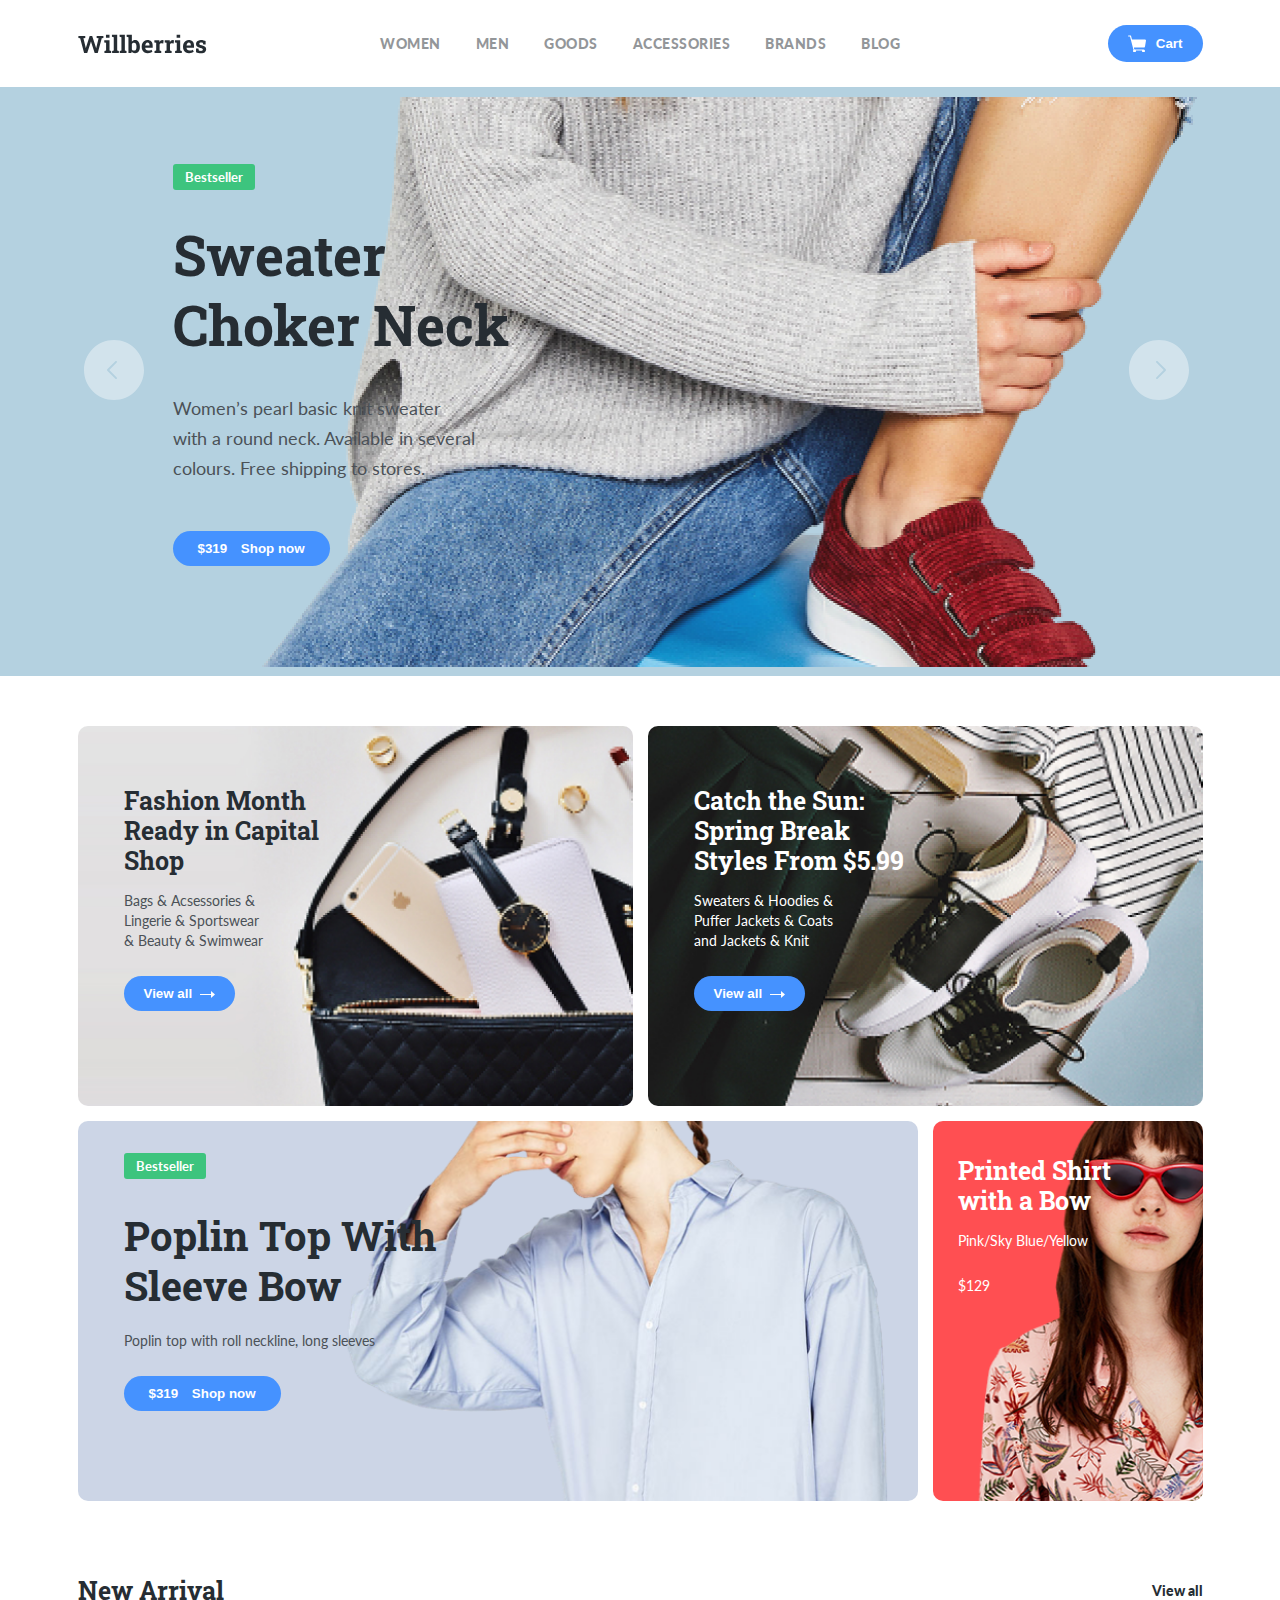
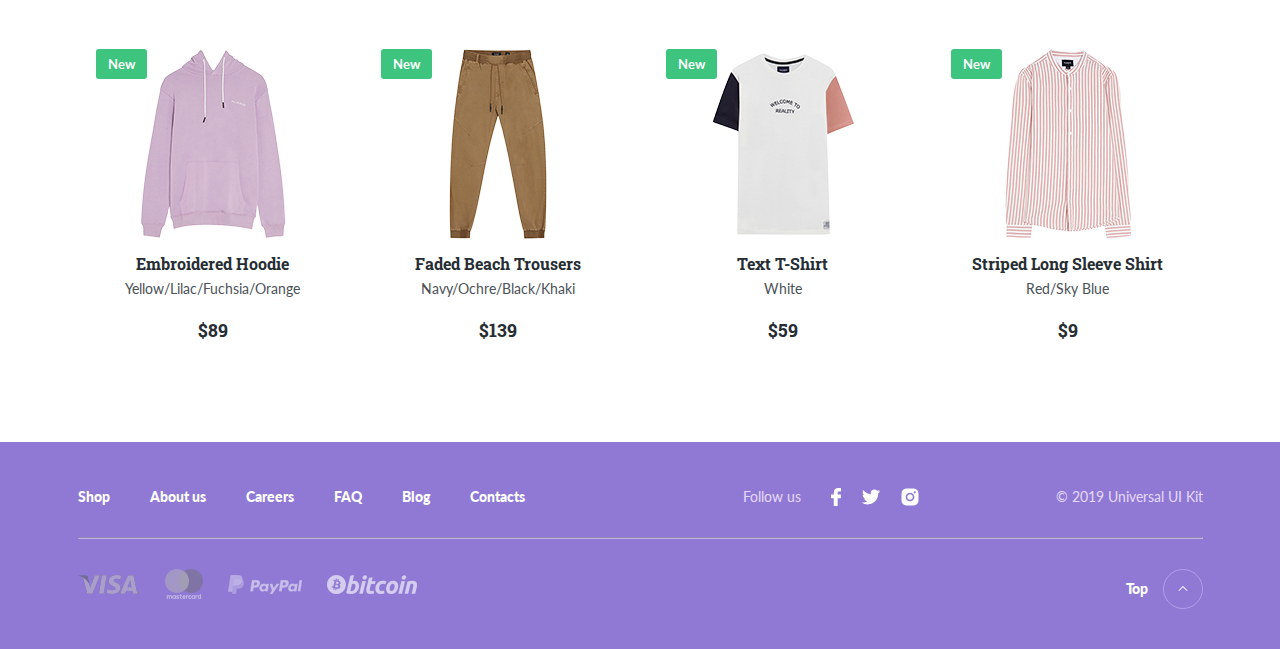
==== index.html @ 01a29646 "finished markup and slider" ====
<!DOCTYPE html>
<html lang="en">
<head>
    <meta charset="UTF-8">
    <meta name="viewport" content="width=device-width, initial-scale=1.0">
    <title>Willberies</title>
    <link rel="preconnect" href="https://fonts.gstatic.com">
    <link href="https://fonts.googleapis.com/css2?family=Lato:wght@400;900&display=swap" rel="stylesheet">
    <link href="https://fonts.googleapis.com/css2?family=Roboto+Slab:wght@700&display=swap" rel="stylesheet">
    <link rel="stylesheet" href="./styles/bootstrap-grid.min.css">
    <link rel="stylesheet" href="https://unpkg.com/swiper/swiper-bundle.min.css" />
    <link rel="stylesheet" href="./styles/main.css">
</head>
<body>
    <div class="wrapper">
        <header class="container">
            <div class="row align-items-center justify-content-between">
                <div class="col-md-2">
                    <a href="/">
                    <img src="./img/icons/logo.svg" alt=""></a>
                </div>
                <div class="col-md-6">
                    <nav>
                       <ul class="nav__list d-flex justify-content-around">
                           <li class="nav__item"><a href="#">Women</a></li>
                           <li class="nav__item"><a href="#">men</a></li>
                           <li class="nav__item"><a href="#">goods</a></li>
                           <li class="nav__item"><a href="#">accessories</a></li>
                           <li class="nav__item"><a href="#">brands</a></li>
                           <li class="nav__item"><a href="#">blog</a></li>
                       </ul>
                    </nav>
                </div>
                <div class="col-md-2 d-flex justify-content-end">
                    <button class="cart__btn">Cart</button>
                </div>
            </div>
        </header>
        <section class="slider swiper-container">           
                <div class="swiper-wrapper">
                    <div class="slide slide-1 swiper-slide">
                        <div class="container">
                            <div class="row">
                                <div class="col-md-4 offset-md-1">
                                    <span class="label">Bestseller</span>
                                    <h2 class="slide__title">
                                        Sweater Choker Neck 
                                    </h2>
                                    <p class="slide__desc">
                                        Women’s pearl basic knit sweater with a round neck. Available in several colours. Free shipping to stores.
                                    </p>
                                    <button class="shop__btn"><span>$319</span> Shop now</button>
                                </div>
                            </div>
                        </div>               
                    </div>
                    <div class="slide slide-2 swiper-slide">
                        <div class="container">
                            <div class="row">
                                <div class="col-md-4 offset-md-1">
                                    <span class="label">Bestseller</span>
                                    <h2 class="slide__title">
                                        Sweater Choker Neck 
                                    </h2>
                                    <p class="slide__desc">
                                        Women’s pearl basic knit sweater with a round neck. Available in several colours. Free shipping to stores.
                                    </p>
                                    <button class="shop__btn"><span>$319</span> Shop now</button>
                                </div>
                            </div>
                        </div>               
                    </div>
                    <div class="slide slide-3 swiper-slide">
                        <div class="container">
                            <div class="row">
                                <div class="col-md-4 offset-md-1">
                                    <span class="label">Bestseller</span>
                                    <h2 class="slide__title">
                                        Sweater Choker Neck 
                                    </h2>
                                    <p class="slide__desc">
                                        Women’s pearl basic knit sweater with a round neck. Available in several colours. Free shipping to stores.
                                    </p>
                                    <button class="shop__btn"><span>$319</span> Shop now</button>
                                </div>
                            </div>
                        </div>               
                    </div>
                </div>
                <div class="slider__nav">
                    <div class="container">
                        <div class="row justify-content-between">
                            <div class="col-md-1">
                                <button class="slider__button slider__button--prev"><img src="./img/icons/arrow-left.svg" alt=""><button>
                            </div>
                            <div class="col-md-1">
                               <button class="slider__button slider__button--next"> <img src="./img/icons/arrow-right.svg" alt=""></button>
                            </div>
                        </div>
                    </div>
                </div>
        </section>
        <section class="cards">
            <div class="container">
                <div class="row mb-4">
                    <div class="col-xl-6 mb-4">
                        <div class="cards__item cards__item_1">
                            <h3 class="cards__title">
                                Fashion Month Ready in Capital Shop
                            </h3>
                            <p class="cards__desc">Bags & Acsessories & Lingerie & Sportswear &
                                Beauty & Swimwear</p>
                                <button class="cards__btn">View all</button>
                        </div>
                    </div>
                    <div class="col-xl-6 ml-1 mb-4">
                        <div class="cards__item cards__item_2">
                            <h3 class="cards__title white">
                                Catch the Sun: Spring Break Styles From $5.99
                            </h3>
                            <p class="cards__desc white">Sweaters & Hoodies & Puffer Jackets & Coats and Jackets & Knit</p>
                                <button class="cards__btn">View all</button>
                        </div>
                    </div>
                    <div class="col-xl-9">
                        <div class="cards__item cards__item_3">
                            <span class="label">Bestseller</span>
                            <h3 class="cards__title large">
                                Poplin Top With Sleeve Bow
                            </h3>
                            <p class="cards__desc large">Poplin top with roll neckline, long sleeves</p>
                                <button class="shop__btn"><span>$319</span> Shop now</button>
                        </div>
                    </div>
                    <div class="col-xl-3">
                        <div class="cards__item cards__item_4">
                        <h3 class="cards__title white">
                            Printed Shirt <br> with a Bow
                        </h3>
                        <p class="cards__desc white">Pink/Sky Blue/Yellow</p>
                        <span class="cards__price white">$129</span>
                    </div>
                    </div>
                </div>
            </div>
        </section>
        <section class="arrival">
            <div class="container">
                <div class="row align-items-center mb-5">
                    <div class="col-9">
                        <h2 class="arrival__title">New Arrival</h2>
                    </div>
                    <div class="col-3 d-flex justify-content-end">
                        <a href="#" class="arrival__more">View all</a>
                    </div>
                </div>
                <div class="row">
                    <div class="col-3">
                        <a href="#" class="arrival__card">
                           
                                <span class="arrival__label">New</span>
                                <img src="./img/arrival1.png" alt="" class="arrival__img">
                                <div class="arrival__desc">
                                    <h3 class="arrival__desc--title">Embroidered Hoodie</h3>
                                    <p class="arrival__desc--subtitle">
                                        Yellow/Lilac/Fuchsia/Orange
                                    </p>
                                    <span class="arrival__desc--price">$89</span>
                                </div>
                           
                        </a>
                    </div>
                    <div class="col-3">
                        <a href="#" class="arrival__card">
                            
                                <span class="arrival__label">New</span>
                                <img src="./img/arrival2.png" alt="" class="arrival__img">
                                <div class="arrival__desc">
                                    <h3 class="arrival__desc--title">Faded Beach Trousers</h3>
                                    <p class="arrival__desc--subtitle">
                                        Navy/Ochre/Black/Khaki
                                    </p>
                                    <span class="arrival__desc--price">$139</span>
                                </div>
                            
                        </a>
                    </div>
                    <div class="col-3">
                        <a href="#" class="arrival__card">
                           
                                <span class="arrival__label">New</span>
                                <img src="./img/arrival3.png" alt="" class="arrival__img">
                                <div class="arrival__desc">
                                    <h3 class="arrival__desc--title">Text T-Shirt</h3>
                                    <p class="arrival__desc--subtitle">
                                        White
                                    </p>
                                    <span class="arrival__desc--price">$59</span>
                                </div>
                            
                        </a>
                    </div>
                    <div class="col-3">
                        <a href="#" class="arrival__card">
                            
                                <span class="arrival__label">New</span>
                                <img src="./img/arrival4.png" alt="" class="arrival__img">
                                <div class="arrival__desc">
                                    <h3 class="arrival__desc--title">Striped Long Sleeve Shirt</h3>
                                    <p class="arrival__desc--subtitle">
                                        Red/Sky Blue
                                    </p>
                                    <span class="arrival__desc--price">$9</span>
                                </div>
                            
                        </a>
                    </div>
                </div>
            </div>
        </section>
        <footer class="footer">
            <div class="container">
                <div class="row">
                    <div class="col-7">
                        <nav>
                            <ul class="footer__list d-flex">
                                <li class="footer__item"><a href="#">Shop</a></li>
                                <li class="footer__item"><a href="#">About us</a></li>
                                <li class="footer__item"><a href="#">Careers</a></li>
                                <li class="footer__item"><a href="#">FAQ</a></li>
                                <li class="footer__item"><a href="#">Blog</a></li>
                                <li class="footer__item"><a href="#">Contacts</a></li>
                            </ul>
                        </nav>
                    </div>
                    <div class="col-3">
                        <div class="footer__socials d-flex">
                            <p>Follow us</p>
                            <ul class="footer__socials--list d-flex align-items-center">
                                <li class="footer__socials--item"><a href="#"><img src="./img/icons/fb.svg" alt=""></a></li>
                                <li class="footer__socials--item"><a href="#"><img src="./img/icons/tw.svg" alt=""></a></li>
                                <li class="footer__socials--item"><a href="#"><img src="./img/icons/inst.svg" alt=""></a></li>
                            </ul>
                        </div>
                    </div>
                    <div class="col-2 d-flex justify-content-end">
                        <p class="footer__copyright">&#169; 2019 Universal UI Kit</p>
                    </div>
                </div>
                <hr class="footer__line mt-5 mb-5">
                <div class="row justify-content-between">
                    <div class="col-lg-4 col-sm-9">
                        <ul class="footer__partners d-flex align-items-center">
                            <li class="footer__partners--item"><a href="#"><img src="./img/icons/visa.svg" alt=""></a></li>
                            <li class="footer__partners--item"><a href="#"><img src="./img/icons/mastercard.svg" alt=""></a></li>
                            <li class="footer__partners--item"><a href="#"><img src="./img/icons/paypal.svg" alt=""></a></li>
                            <li class="footer__partners--item"><a href="#"><img src="./img/icons/bitcoin.svg" alt=""></a></li>
                        </ul>
                    </div>
                    <div class="col-lg-4 col-sm-3 d-flex justify-content-end">
                        <a href="#" class="footer__top d-flex align-items-center">
                            <span>Top</span>
                            <img src="./img/icons/arrow-up.svg" alt="">
                        </a>
                    </div>
                </div>
            </div>
        </footer>
    </div>
    <script src="https://unpkg.com/swiper/swiper-bundle.min.js"></script>
    <script src="./js/main.js"></script>
</body>
</html>
---- styles/main.css ----
html{scroll-behavior:smooth;font-size:62.5%}body,html{height:100%}body{font-family:"Lato",sans-serif;font-size:1.4rem;line-height:2rem;color:#4B5157;margin:0;-webkit-font-smoothing:antialiased;-moz-osx-font-smoothing:grayscale}button{border:0;cursor:pointer}*{box-sizing:border-box}ul{padding:0;margin:0;list-style:none}li{list-style:none}h1,h2,h3,h4,h5,h6{font-weight:normal;margin:0}p{margin:0;padding:0}button[type=button]{cursor:pointer;background-color:transparent}a{color:inherit;cursor:pointer;text-decoration:none}img{display:block;max-width:100%}.shop__btn{background-color:#4592FF;color:#fff;border-radius:2rem;font-weight:900;padding:1rem 2.5rem}.shop__btn span{margin-right:1rem}header{padding:2.5rem 0}.nav__item{font-weight:900;letter-spacing:0.05rem;color:#939699;text-transform:uppercase}.cart__btn{background-color:#4592FF;color:#fff;border-radius:2rem;font-weight:900;padding:1rem 2.5rem;padding:1rem 2rem;align-items:center;display:flex}.cart__btn:before{content:"";display:inline-block;background:url("../img/icons/Cart.svg") no-repeat;width:1.8rem;height:1.7rem;margin-right:1rem}.slider{position:relative}.slider__nav{position:absolute;top:50%;width:100%;transform:translateY(-50%);z-index:3}.slider__nav button{background-color:transparent;cursor:pointer;border:none}.label{font-size:1.3rem;color:#fff;font-weight:bold;padding:0.5rem 1.2rem;border-radius:0.3rem;background-color:#3DC47E}.slide{padding:8rem 0 11rem 0}.slide-1{background:#B4D1E0 url("../img/slide-1.png") no-repeat center right 24%}.slide-2{background:#e0b4d3 url("../img/slide-1.png") no-repeat center right 24%}.slide-3{background:#b9e0b4 url("../img/slide-1.png") no-repeat center right 24%}.slide__title{font-size:5.5rem;line-height:7rem;font-family:"Roboto Slab",serif;color:#262D33;font-weight:bold;margin-bottom:3.3rem;margin-top:3.3rem}.slide__desc{font-size:1.8rem;color:#4B5157;line-height:3rem;margin-bottom:4.8rem}.cards{padding:5rem 0 6.5rem 0}.cards__item{min-height:38rem;border-radius:1rem;padding:6rem 4.6rem 8rem}.cards__item_1{background:#E3E2E3 url("../img/img1.jpg") no-repeat top right;background-size:cover}.cards__item_2{background:#E3E2E3 url("../img/img2.jpg") no-repeat top right;background-size:cover}.cards__item_3{padding-top:3.5rem;background:#ccd5e6 url("../img/img3.png") no-repeat top right 10%;background-size:contain}.cards__item_4{padding-top:3.5rem;padding-left:2.58rem;background:#FF4F52 url("../img/img4.png") no-repeat top right;background-size:contain}.cards__title{font-size:2.5rem;line-height:3rem;font-family:"Roboto Slab",serif;color:#262D33;font-weight:bold;max-width:22.2rem}.cards__title.large{font-size:4rem;line-height:5rem;font-family:"Roboto Slab",serif;color:#262D33;font-weight:bold;max-width:31.2rem;margin:3.5rem 0 2rem 0}.cards__desc{line-height:2rem;color:#4B5157;margin:1.5rem 0 2.5rem 0;max-width:14rem}.cards__desc.large{max-width:32rem}.cards__btn{background-color:#4592FF;color:#fff;border-radius:2rem;font-weight:900;padding:1rem 2.5rem;padding:1rem 2rem}.cards__btn:after{content:"";display:inline-block;background:url("../img/icons/arrow.svg") no-repeat;height:0.7rem;width:1.5rem;margin-left:0.8rem}.white{color:#fff}.arrival{padding-bottom:7rem}.arrival__title{font-size:2.5rem;font-family:"Roboto Slab",serif;color:#262D33;font-weight:bold}.arrival__more{color:#262D33;font-weight:900}.arrival__card{display:block;position:relative;padding:1.8rem 3.6rem 3rem;transition:all 0.3s ease-in-out}.arrival__card:focus,.arrival__card:hover{box-shadow:1px 8px 20px grey}.arrival__label{position:absolute;left:18px;top:18px;font-size:1.3rem;color:#fff;font-weight:bold;padding:0.5rem 1.2rem;border-radius:0.3rem;background-color:#3DC47E;padding:0.5rem 1.2rem}.arrival__img{margin:0 auto}.arrival__desc{text-align:center}.arrival__desc--title{margin-top:1.5rem;margin-bottom:0.5rem;font-family:"Roboto Slab",serif;color:#262D33;font-weight:bold;font-size:1.6rem}.arrival__desc--subtitle{margin-bottom:2.1rem}.arrival__desc--price{font-family:"Roboto Slab",serif;color:#262D33;font-weight:bold;font-size:1.8rem}.footer{padding-top:4.5rem;padding-bottom:4rem;background-color:#8F79D4;color:#fff}.footer__item{font-weight:900}.footer__item:not(:last-child){margin-right:4rem}.footer__socials p{color:#E7D9FF}.footer__socials--list{margin-left:3rem}.footer__socials--item:not(:first-child){margin-left:2.1rem}.footer__line{opacity:0.5}.footer__copyright{color:#E7D9FF}.footer__partners--item:not(:first-child){margin-left:2.5rem}.footer__top{display:flex}.footer__top span{font-weight:900;margin-right:1.5rem}
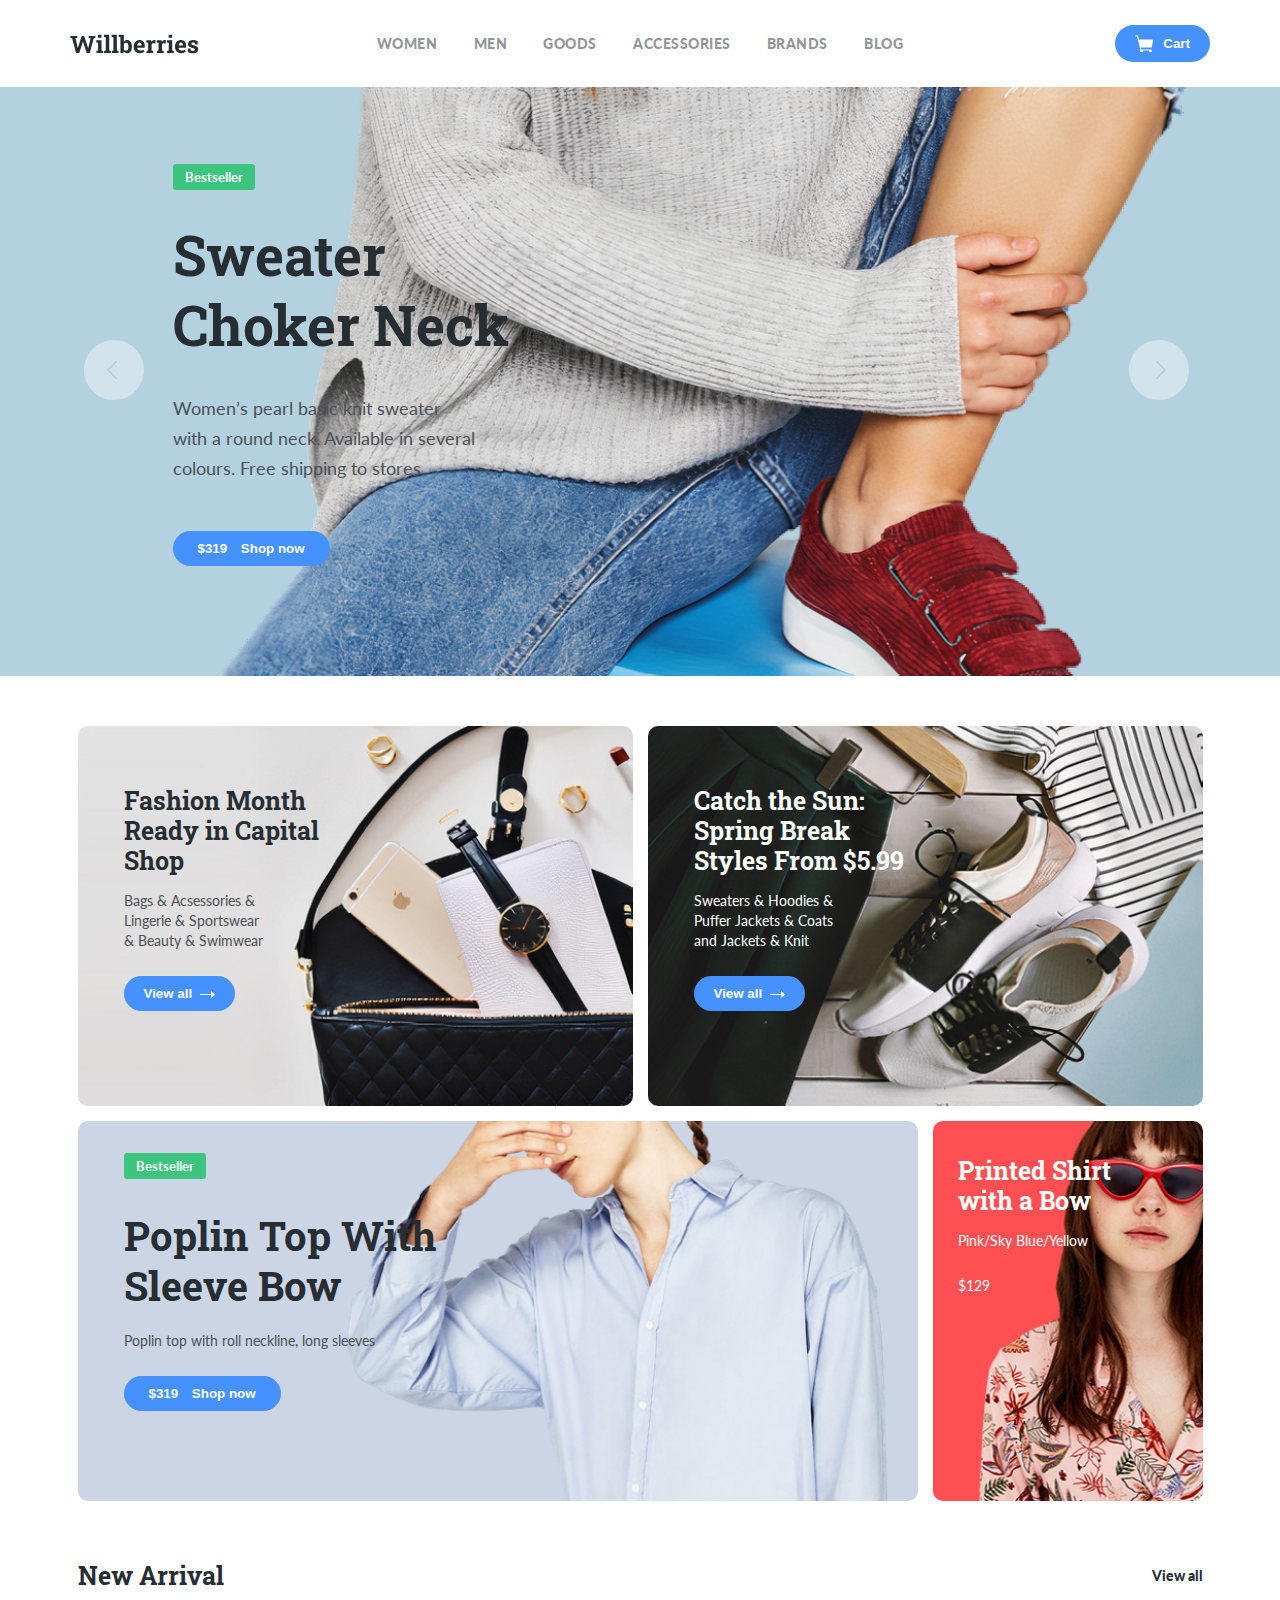
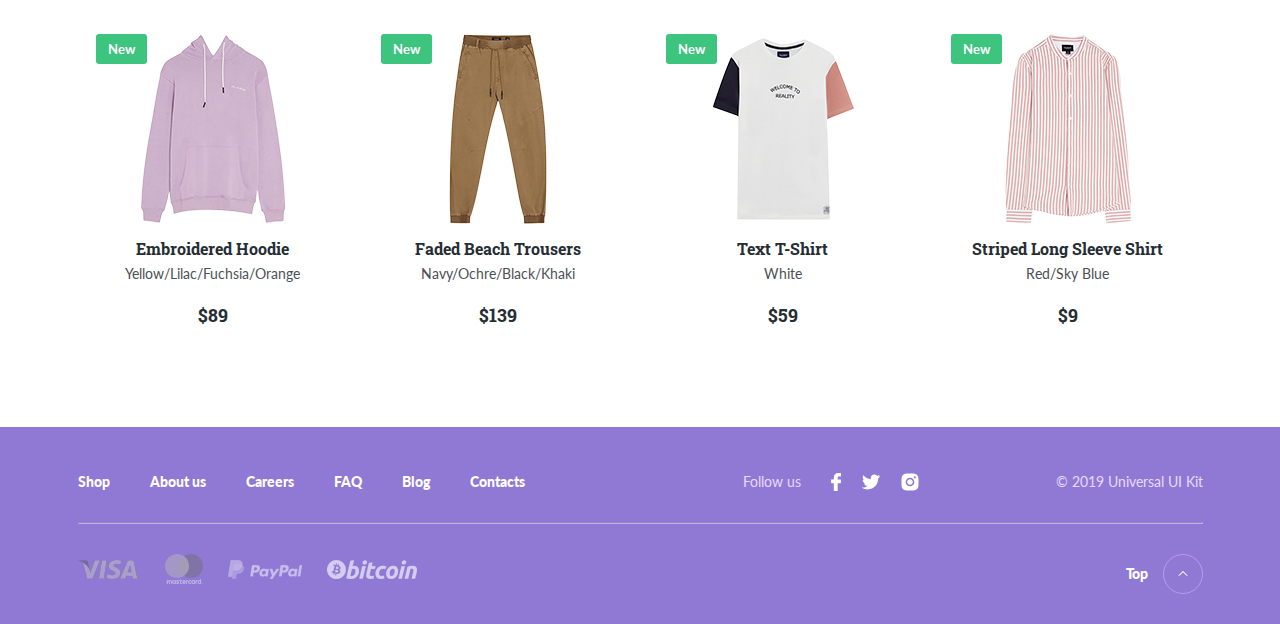
==== commit 68602540: "finished adaptive version" ====
--- a/index.html
+++ b/index.html
@@ -1,5 +1,6 @@
 <!DOCTYPE html>
 <html lang="en">
+
 <head>
     <meta charset="UTF-8">
     <meta name="viewport" content="width=device-width, initial-scale=1.0">
@@ -11,94 +12,100 @@
     <link rel="stylesheet" href="https://unpkg.com/swiper/swiper-bundle.min.css" />
     <link rel="stylesheet" href="./styles/main.css">
 </head>
+
 <body>
     <div class="wrapper">
-        <header class="container">
+        <header class="container px-4 px-md-0">
             <div class="row align-items-center justify-content-between">
-                <div class="col-md-2">
+                <div class="col-lg-2 col-6">
                     <a href="/">
-                    <img src="./img/icons/logo.svg" alt=""></a>
-                </div>
-                <div class="col-md-6">
+                        <img src="./img/icons/logo.svg" alt="logo"></a>
+                </div>
+                <div class="col-lg-6 d-none d-lg-block">
                     <nav>
-                       <ul class="nav__list d-flex justify-content-around">
-                           <li class="nav__item"><a href="#">Women</a></li>
-                           <li class="nav__item"><a href="#">men</a></li>
-                           <li class="nav__item"><a href="#">goods</a></li>
-                           <li class="nav__item"><a href="#">accessories</a></li>
-                           <li class="nav__item"><a href="#">brands</a></li>
-                           <li class="nav__item"><a href="#">blog</a></li>
-                       </ul>
+                        <ul class="nav__list d-flex justify-content-around">
+                            <li class="nav__item"><a href="#">Women</a></li>
+                            <li class="nav__item"><a href="#">men</a></li>
+                            <li class="nav__item"><a href="#">goods</a></li>
+                            <li class="nav__item"><a href="#">accessories</a></li>
+                            <li class="nav__item"><a href="#">brands</a></li>
+                            <li class="nav__item"><a href="#">blog</a></li>
+                        </ul>
                     </nav>
                 </div>
-                <div class="col-md-2 d-flex justify-content-end">
+                <div class="col-lg-2 col-6 d-flex justify-content-end">
                     <button class="cart__btn">Cart</button>
                 </div>
             </div>
         </header>
-        <section class="slider swiper-container">           
-                <div class="swiper-wrapper">
-                    <div class="slide slide-1 swiper-slide">
-                        <div class="container">
-                            <div class="row">
-                                <div class="col-md-4 offset-md-1">
-                                    <span class="label">Bestseller</span>
-                                    <h2 class="slide__title">
-                                        Sweater Choker Neck 
-                                    </h2>
-                                    <p class="slide__desc">
-                                        Women’s pearl basic knit sweater with a round neck. Available in several colours. Free shipping to stores.
-                                    </p>
-                                    <button class="shop__btn"><span>$319</span> Shop now</button>
-                                </div>
-                            </div>
-                        </div>               
-                    </div>
-                    <div class="slide slide-2 swiper-slide">
-                        <div class="container">
-                            <div class="row">
-                                <div class="col-md-4 offset-md-1">
-                                    <span class="label">Bestseller</span>
-                                    <h2 class="slide__title">
-                                        Sweater Choker Neck 
-                                    </h2>
-                                    <p class="slide__desc">
-                                        Women’s pearl basic knit sweater with a round neck. Available in several colours. Free shipping to stores.
-                                    </p>
-                                    <button class="shop__btn"><span>$319</span> Shop now</button>
-                                </div>
-                            </div>
-                        </div>               
-                    </div>
-                    <div class="slide slide-3 swiper-slide">
-                        <div class="container">
-                            <div class="row">
-                                <div class="col-md-4 offset-md-1">
-                                    <span class="label">Bestseller</span>
-                                    <h2 class="slide__title">
-                                        Sweater Choker Neck 
-                                    </h2>
-                                    <p class="slide__desc">
-                                        Women’s pearl basic knit sweater with a round neck. Available in several colours. Free shipping to stores.
-                                    </p>
-                                    <button class="shop__btn"><span>$319</span> Shop now</button>
-                                </div>
-                            </div>
-                        </div>               
-                    </div>
-                </div>
-                <div class="slider__nav">
+        <section class="slider swiper-container">
+            <div class="swiper-wrapper">
+                <div class="slide slide-1 swiper-slide">
                     <div class="container">
-                        <div class="row justify-content-between">
-                            <div class="col-md-1">
-                                <button class="slider__button slider__button--prev"><img src="./img/icons/arrow-left.svg" alt=""><button>
-                            </div>
-                            <div class="col-md-1">
-                               <button class="slider__button slider__button--next"> <img src="./img/icons/arrow-right.svg" alt=""></button>
-                            </div>
-                        </div>
-                    </div>
-                </div>
+                        <div class="row">
+                            <div class="col-lg-4 col-10 offset-lg-1">
+                                <span class="label">Bestseller</span>
+                                <h2 class="slide__title">
+                                    Sweater Choker Neck
+                                </h2>
+                                <p class="slide__desc">
+                                    Women’s pearl basic knit sweater with a round neck. Available in several colours.
+                                    Free shipping to stores.
+                                </p>
+                                <button class="shop__btn"><span>$319</span> Shop now</button>
+                            </div>
+                        </div>
+                    </div>
+                </div>
+                <div class="slide slide-2 swiper-slide">
+                    <div class="container">
+                        <div class="row">
+                            <div class="col-lg-4 col-10 offset-md-1">
+                                <span class="label">Bestseller</span>
+                                <h2 class="slide__title">
+                                    Sweater Choker Neck
+                                </h2>
+                                <p class="slide__desc">
+                                    Women’s pearl basic knit sweater with a round neck. Available in several colours.
+                                    Free shipping to stores.
+                                </p>
+                                <button class="shop__btn"><span>$319</span> Shop now</button>
+                            </div>
+                        </div>
+                    </div>
+                </div>
+                <div class="slide slide-3 swiper-slide">
+                    <div class="container">
+                        <div class="row">
+                            <div class="col-lg-4 col-10 offset-lg-1">
+                                <span class="label">Bestseller</span>
+                                <h2 class="slide__title">
+                                    Sweater Choker Neck
+                                </h2>
+                                <p class="slide__desc">
+                                    Women’s pearl basic knit sweater with a round neck. Available in several colours.
+                                    Free shipping to stores.
+                                </p>
+                                <button class="shop__btn"><span>$319</span> Shop now</button>
+                            </div>
+                        </div>
+                    </div>
+                </div>
+            </div>
+            <div class="slider__nav">
+                <div class="container">
+                    <div class="row justify-content-between">
+                        <div class="col-md-1">
+                            <button class="slider__button slider__button--prev"><img src="./img/icons/arrow-left.svg"
+                                    alt="prev-button"><button>
+                        </div>
+                        <div class="col-md-1">
+                            <button class="slider__button slider__button--next"> <img src="./img/icons/arrow-right.svg"
+                                    alt="next-button"></button>
+                        </div>
+                    </div>
+                </div>
+            </div>
         </section>
         <section class="cards">
             <div class="container">
@@ -110,7 +117,7 @@
                             </h3>
                             <p class="cards__desc">Bags & Acsessories & Lingerie & Sportswear &
                                 Beauty & Swimwear</p>
-                                <button class="cards__btn">View all</button>
+                            <button class="cards__btn">View all</button>
                         </div>
                     </div>
                     <div class="col-xl-6 ml-1 mb-4">
@@ -118,28 +125,29 @@
                             <h3 class="cards__title white">
                                 Catch the Sun: Spring Break Styles From $5.99
                             </h3>
-                            <p class="cards__desc white">Sweaters & Hoodies & Puffer Jackets & Coats and Jackets & Knit</p>
-                                <button class="cards__btn">View all</button>
-                        </div>
-                    </div>
-                    <div class="col-xl-9">
+                            <p class="cards__desc white">Sweaters & Hoodies & Puffer Jackets & Coats and Jackets & Knit
+                            </p>
+                            <button class="cards__btn">View all</button>
+                        </div>
+                    </div>
+                    <div class="col-xl-9 col-lg-6 mb-4">
                         <div class="cards__item cards__item_3">
                             <span class="label">Bestseller</span>
                             <h3 class="cards__title large">
                                 Poplin Top With Sleeve Bow
                             </h3>
                             <p class="cards__desc large">Poplin top with roll neckline, long sleeves</p>
-                                <button class="shop__btn"><span>$319</span> Shop now</button>
-                        </div>
-                    </div>
-                    <div class="col-xl-3">
+                            <button class="shop__btn"><span>$319</span> Shop now</button>
+                        </div>
+                    </div>
+                    <div class="col-xl-3 col-lg-6 mb-4">
                         <div class="cards__item cards__item_4">
-                        <h3 class="cards__title white">
-                            Printed Shirt <br> with a Bow
-                        </h3>
-                        <p class="cards__desc white">Pink/Sky Blue/Yellow</p>
-                        <span class="cards__price white">$129</span>
-                    </div>
+                            <h3 class="cards__title white">
+                                Printed Shirt <br> with a Bow
+                            </h3>
+                            <p class="cards__desc white">Pink/Sky Blue/Yellow</p>
+                            <span class="cards__price white">$129</span>
+                        </div>
                     </div>
                 </div>
             </div>
@@ -155,64 +163,64 @@
                     </div>
                 </div>
                 <div class="row">
-                    <div class="col-3">
-                        <a href="#" class="arrival__card">
-                           
-                                <span class="arrival__label">New</span>
-                                <img src="./img/arrival1.png" alt="" class="arrival__img">
-                                <div class="arrival__desc">
-                                    <h3 class="arrival__desc--title">Embroidered Hoodie</h3>
-                                    <p class="arrival__desc--subtitle">
-                                        Yellow/Lilac/Fuchsia/Orange
-                                    </p>
-                                    <span class="arrival__desc--price">$89</span>
-                                </div>
-                           
-                        </a>
-                    </div>
-                    <div class="col-3">
-                        <a href="#" class="arrival__card">
-                            
-                                <span class="arrival__label">New</span>
-                                <img src="./img/arrival2.png" alt="" class="arrival__img">
-                                <div class="arrival__desc">
-                                    <h3 class="arrival__desc--title">Faded Beach Trousers</h3>
-                                    <p class="arrival__desc--subtitle">
-                                        Navy/Ochre/Black/Khaki
-                                    </p>
-                                    <span class="arrival__desc--price">$139</span>
-                                </div>
-                            
-                        </a>
-                    </div>
-                    <div class="col-3">
-                        <a href="#" class="arrival__card">
-                           
-                                <span class="arrival__label">New</span>
-                                <img src="./img/arrival3.png" alt="" class="arrival__img">
-                                <div class="arrival__desc">
-                                    <h3 class="arrival__desc--title">Text T-Shirt</h3>
-                                    <p class="arrival__desc--subtitle">
-                                        White
-                                    </p>
-                                    <span class="arrival__desc--price">$59</span>
-                                </div>
-                            
-                        </a>
-                    </div>
-                    <div class="col-3">
-                        <a href="#" class="arrival__card">
-                            
-                                <span class="arrival__label">New</span>
-                                <img src="./img/arrival4.png" alt="" class="arrival__img">
-                                <div class="arrival__desc">
-                                    <h3 class="arrival__desc--title">Striped Long Sleeve Shirt</h3>
-                                    <p class="arrival__desc--subtitle">
-                                        Red/Sky Blue
-                                    </p>
-                                    <span class="arrival__desc--price">$9</span>
-                                </div>
-                            
+                    <div class="col-lg-3 col-sm-6">
+                        <a href="#" class="arrival__card">
+
+                            <span class="arrival__label">New</span>
+                            <img src="./img/arrival1.png" alt="arrivalImg" class="arrival__img">
+                            <div class="arrival__desc">
+                                <h3 class="arrival__desc--title">Embroidered Hoodie</h3>
+                                <p class="arrival__desc--subtitle">
+                                    Yellow/Lilac/Fuchsia/Orange
+                                </p>
+                                <span class="arrival__desc--price">$89</span>
+                            </div>
+
+                        </a>
+                    </div>
+                    <div class="col-lg-3 col-sm-6">
+                        <a href="#" class="arrival__card">
+
+                            <span class="arrival__label">New</span>
+                            <img src="./img/arrival2.png" alt="arrivalImg" class="arrival__img">
+                            <div class="arrival__desc">
+                                <h3 class="arrival__desc--title">Faded Beach Trousers</h3>
+                                <p class="arrival__desc--subtitle">
+                                    Navy/Ochre/Black/Khaki
+                                </p>
+                                <span class="arrival__desc--price">$139</span>
+                            </div>
+
+                        </a>
+                    </div>
+                    <div class="col-lg-3 col-sm-6">
+                        <a href="#" class="arrival__card">
+
+                            <span class="arrival__label">New</span>
+                            <img src="./img/arrival3.png" alt="arrivalImg" class="arrival__img">
+                            <div class="arrival__desc">
+                                <h3 class="arrival__desc--title">Text T-Shirt</h3>
+                                <p class="arrival__desc--subtitle">
+                                    White
+                                </p>
+                                <span class="arrival__desc--price">$59</span>
+                            </div>
+
+                        </a>
+                    </div>
+                    <div class="col-lg-3 col-sm-6">
+                        <a href="#" class="arrival__card">
+
+                            <span class="arrival__label">New</span>
+                            <img src="./img/arrival4.png" alt="arrivalImg" class="arrival__img">
+                            <div class="arrival__desc">
+                                <h3 class="arrival__desc--title">Striped Long Sleeve Shirt</h3>
+                                <p class="arrival__desc--subtitle">
+                                    Red/Sky Blue
+                                </p>
+                                <span class="arrival__desc--price">$9</span>
+                            </div>
+
                         </a>
                     </div>
                 </div>
@@ -221,9 +229,9 @@
         <footer class="footer">
             <div class="container">
                 <div class="row">
-                    <div class="col-7">
+                    <div class="col-xl-7 mb-4 mb-xl-0">
                         <nav>
-                            <ul class="footer__list d-flex">
+                            <ul class="footer__list d-sm-flex">
                                 <li class="footer__item"><a href="#">Shop</a></li>
                                 <li class="footer__item"><a href="#">About us</a></li>
                                 <li class="footer__item"><a href="#">Careers</a></li>
@@ -233,17 +241,20 @@
                             </ul>
                         </nav>
                     </div>
-                    <div class="col-3">
+                    <div class="col-lg-3">
                         <div class="footer__socials d-flex">
                             <p>Follow us</p>
                             <ul class="footer__socials--list d-flex align-items-center">
-                                <li class="footer__socials--item"><a href="#"><img src="./img/icons/fb.svg" alt=""></a></li>
-                                <li class="footer__socials--item"><a href="#"><img src="./img/icons/tw.svg" alt=""></a></li>
-                                <li class="footer__socials--item"><a href="#"><img src="./img/icons/inst.svg" alt=""></a></li>
+                                <li class="footer__socials--item"><a href="#"><img src="./img/icons/fb.svg" alt="fb"></a>
+                                </li>
+                                <li class="footer__socials--item"><a href="#"><img src="./img/icons/tw.svg" alt="twitter"></a>
+                                </li>
+                                <li class="footer__socials--item"><a href="#"><img src="./img/icons/inst.svg"
+                                            alt="inst"></a></li>
                             </ul>
                         </div>
                     </div>
-                    <div class="col-2 d-flex justify-content-end">
+                    <div class="col-xl-2 col-lg-3 d-flex justify-content-lg-end mt-4 mt-lg-0">
                         <p class="footer__copyright">&#169; 2019 Universal UI Kit</p>
                     </div>
                 </div>
@@ -251,16 +262,20 @@
                 <div class="row justify-content-between">
                     <div class="col-lg-4 col-sm-9">
                         <ul class="footer__partners d-flex align-items-center">
-                            <li class="footer__partners--item"><a href="#"><img src="./img/icons/visa.svg" alt=""></a></li>
-                            <li class="footer__partners--item"><a href="#"><img src="./img/icons/mastercard.svg" alt=""></a></li>
-                            <li class="footer__partners--item"><a href="#"><img src="./img/icons/paypal.svg" alt=""></a></li>
-                            <li class="footer__partners--item"><a href="#"><img src="./img/icons/bitcoin.svg" alt=""></a></li>
+                            <li class="footer__partners--item"><a href="#"><img src="./img/icons/visa.svg" alt="visa"></a>
+                            </li>
+                            <li class="footer__partners--item"><a href="#"><img src="./img/icons/mastercard.svg"
+                                        alt="mastercard"></a></li>
+                            <li class="footer__partners--item"><a href="#"><img src="./img/icons/paypal.svg" alt="paypal"></a>
+                            </li>
+                            <li class="footer__partners--item"><a href="#"><img src="./img/icons/bitcoin.svg"
+                                        alt="bitcoin"></a></li>
                         </ul>
                     </div>
-                    <div class="col-lg-4 col-sm-3 d-flex justify-content-end">
+                    <div class="col-lg-2 col-sm-3 d-flex justify-content-end mt-2 mt-sm-0">
                         <a href="#" class="footer__top d-flex align-items-center">
                             <span>Top</span>
-                            <img src="./img/icons/arrow-up.svg" alt="">
+                            <img src="./img/icons/arrow-up.svg" alt="arrow-up">
                         </a>
                     </div>
                 </div>
@@ -270,4 +285,5 @@
     <script src="https://unpkg.com/swiper/swiper-bundle.min.js"></script>
     <script src="./js/main.js"></script>
 </body>
+
 </html>--- a/styles/main.css
+++ b/styles/main.css
@@ -1 +1 @@
-html{scroll-behavior:smooth;font-size:62.5%}body,html{height:100%}body{font-family:"Lato",sans-serif;font-size:1.4rem;line-height:2rem;color:#4B5157;margin:0;-webkit-font-smoothing:antialiased;-moz-osx-font-smoothing:grayscale}button{border:0;cursor:pointer}*{box-sizing:border-box}ul{padding:0;margin:0;list-style:none}li{list-style:none}h1,h2,h3,h4,h5,h6{font-weight:normal;margin:0}p{margin:0;padding:0}button[type=button]{cursor:pointer;background-color:transparent}a{color:inherit;cursor:pointer;text-decoration:none}img{display:block;max-width:100%}.shop__btn{background-color:#4592FF;color:#fff;border-radius:2rem;font-weight:900;padding:1rem 2.5rem}.shop__btn span{margin-right:1rem}header{padding:2.5rem 0}.nav__item{font-weight:900;letter-spacing:0.05rem;color:#939699;text-transform:uppercase}.cart__btn{background-color:#4592FF;color:#fff;border-radius:2rem;font-weight:900;padding:1rem 2.5rem;padding:1rem 2rem;align-items:center;display:flex}.cart__btn:before{content:"";display:inline-block;background:url("../img/icons/Cart.svg") no-repeat;width:1.8rem;height:1.7rem;margin-right:1rem}.slider{position:relative}.slider__nav{position:absolute;top:50%;width:100%;transform:translateY(-50%);z-index:3}.slider__nav button{background-color:transparent;cursor:pointer;border:none}.label{font-size:1.3rem;color:#fff;font-weight:bold;padding:0.5rem 1.2rem;border-radius:0.3rem;background-color:#3DC47E}.slide{padding:8rem 0 11rem 0}.slide-1{background:#B4D1E0 url("../img/slide-1.png") no-repeat center right 24%}.slide-2{background:#e0b4d3 url("../img/slide-1.png") no-repeat center right 24%}.slide-3{background:#b9e0b4 url("../img/slide-1.png") no-repeat center right 24%}.slide__title{font-size:5.5rem;line-height:7rem;font-family:"Roboto Slab",serif;color:#262D33;font-weight:bold;margin-bottom:3.3rem;margin-top:3.3rem}.slide__desc{font-size:1.8rem;color:#4B5157;line-height:3rem;margin-bottom:4.8rem}.cards{padding:5rem 0 6.5rem 0}.cards__item{min-height:38rem;border-radius:1rem;padding:6rem 4.6rem 8rem}.cards__item_1{background:#E3E2E3 url("../img/img1.jpg") no-repeat top right;background-size:cover}.cards__item_2{background:#E3E2E3 url("../img/img2.jpg") no-repeat top right;background-size:cover}.cards__item_3{padding-top:3.5rem;background:#ccd5e6 url("../img/img3.png") no-repeat top right 10%;background-size:contain}.cards__item_4{padding-top:3.5rem;padding-left:2.58rem;background:#FF4F52 url("../img/img4.png") no-repeat top right;background-size:contain}.cards__title{font-size:2.5rem;line-height:3rem;font-family:"Roboto Slab",serif;color:#262D33;font-weight:bold;max-width:22.2rem}.cards__title.large{font-size:4rem;line-height:5rem;font-family:"Roboto Slab",serif;color:#262D33;font-weight:bold;max-width:31.2rem;margin:3.5rem 0 2rem 0}.cards__desc{line-height:2rem;color:#4B5157;margin:1.5rem 0 2.5rem 0;max-width:14rem}.cards__desc.large{max-width:32rem}.cards__btn{background-color:#4592FF;color:#fff;border-radius:2rem;font-weight:900;padding:1rem 2.5rem;padding:1rem 2rem}.cards__btn:after{content:"";display:inline-block;background:url("../img/icons/arrow.svg") no-repeat;height:0.7rem;width:1.5rem;margin-left:0.8rem}.white{color:#fff}.arrival{padding-bottom:7rem}.arrival__title{font-size:2.5rem;font-family:"Roboto Slab",serif;color:#262D33;font-weight:bold}.arrival__more{color:#262D33;font-weight:900}.arrival__card{display:block;position:relative;padding:1.8rem 3.6rem 3rem;transition:all 0.3s ease-in-out}.arrival__card:focus,.arrival__card:hover{box-shadow:1px 8px 20px grey}.arrival__label{position:absolute;left:18px;top:18px;font-size:1.3rem;color:#fff;font-weight:bold;padding:0.5rem 1.2rem;border-radius:0.3rem;background-color:#3DC47E;padding:0.5rem 1.2rem}.arrival__img{margin:0 auto}.arrival__desc{text-align:center}.arrival__desc--title{margin-top:1.5rem;margin-bottom:0.5rem;font-family:"Roboto Slab",serif;color:#262D33;font-weight:bold;font-size:1.6rem}.arrival__desc--subtitle{margin-bottom:2.1rem}.arrival__desc--price{font-family:"Roboto Slab",serif;color:#262D33;font-weight:bold;font-size:1.8rem}.footer{padding-top:4.5rem;padding-bottom:4rem;background-color:#8F79D4;color:#fff}.footer__item{font-weight:900}.footer__item:not(:last-child){margin-right:4rem}.footer__socials p{color:#E7D9FF}.footer__socials--list{margin-left:3rem}.footer__socials--item:not(:first-child){margin-left:2.1rem}.footer__line{opacity:0.5}.footer__copyright{color:#E7D9FF}.footer__partners--item:not(:first-child){margin-left:2.5rem}.footer__top{display:flex}.footer__top span{font-weight:900;margin-right:1.5rem}+html{scroll-behavior:smooth;font-size:62.5%}body,html{height:100%}body{font-family:'Lato', sans-serif;font-size:1.4rem;line-height:2rem;color:#4B5157;margin:0;-webkit-font-smoothing:antialiased;-moz-osx-font-smoothing:grayscale}button{border:0;cursor:pointer}*{-webkit-box-sizing:border-box;box-sizing:border-box}ul{padding:0;margin:0;list-style:none}li{list-style:none}h1,h2,h3,h4,h5,h6{font-weight:normal;margin:0}p{margin:0;padding:0}button[type=button]{cursor:pointer;background-color:transparent}a{color:inherit;cursor:pointer;text-decoration:none}img{display:block;max-width:100%}.shop__btn{background-color:#4592FF;color:#fff;border-radius:2rem;font-weight:900;padding:1rem 2.5rem}.shop__btn span{margin-right:1rem}header{padding:2.5rem 0}.nav__item{font-weight:900;letter-spacing:0.05rem;color:#939699;text-transform:uppercase}.cart__btn{background-color:#4592FF;color:#fff;border-radius:2rem;font-weight:900;padding:1rem 2.5rem;padding:1rem 2rem;-webkit-box-align:center;-ms-flex-align:center;align-items:center;display:-webkit-box;display:-ms-flexbox;display:flex}.cart__btn:before{content:'';display:inline-block;background:url("../img/icons/Cart.svg") no-repeat;width:1.8rem;height:1.7rem;margin-right:1rem}.slider{position:relative}.slider__nav{position:absolute;top:50%;width:100%;-webkit-transform:translateY(-50%);-ms-transform:translateY(-50%);transform:translateY(-50%);z-index:3}.slider__nav button{background-color:transparent;cursor:pointer;border:none}@media screen and (max-width:992px){.slider__nav{display:none}}.label{font-size:1.3rem;color:#fff;font-weight:bold;padding:.5rem 1.2rem;border-radius:.3rem;background-color:#3DC47E}.slide{padding:8rem 0 11rem 0}.slide-1{background:#B4D1E0 url("../img/slide-1.png") no-repeat top right 30%;background-size:contain}@media screen and (max-width:1200px){.slide-1{background-size:cover}}.slide-2{background:#e0b4d3 url("../img/slide-1.png") no-repeat top right 30%;background-size:contain}@media screen and (max-width:1200px){.slide-2{background-size:cover}}.slide-3{background:#b9e0b4 url("../img/slide-1.png") no-repeat top right 30%;background-size:contain}@media screen and (max-width:1200px){.slide-3{background-size:cover}}.slide__title{font-size:5.5rem;line-height:7rem;font-family:'Roboto Slab', serif;color:#262D33;font-weight:bold;margin-bottom:3.3rem;margin-top:3.3rem}@media screen and (max-width:576px){.slide__title{font-size:3.6rem;line-height:1.4;margin-bottom:0}}.slide__desc{font-size:1.8rem;color:#4B5157;line-height:3rem;margin-bottom:4.8rem;max-width:33.5rem}.cards{padding:5rem 0 3.5rem 0}.cards__item{min-height:38rem;border-radius:1rem;padding:6rem 4.6rem 8rem}@media screen and (max-width:576px){.cards__item{min-height:3rem;padding:3rem;background-position:left top}}.cards__item_1{background:#E3E2E3 url("../img/img1.jpg") no-repeat top right;background-size:cover}.cards__item_2{background:#E3E2E3 url("../img/img2.jpg") no-repeat top right;background-size:cover}.cards__item_3{padding-top:3.5rem;background:#ccd5e6 url("../img/img3.png") no-repeat top right 10%;background-size:contain}@media screen and (max-width:1200px){.cards__item_3{background-size:cover}}.cards__item_4{padding-top:3.5rem;padding-left:2.58rem;background:#FF4F52 url("../img/img4.png") no-repeat top right;background-size:contain}@media screen and (max-width:576px){.cards__item_4{background-position:right top}}.cards__title{font-size:2.5rem;line-height:3rem;font-family:'Roboto Slab', serif;color:#262D33;font-weight:bold;max-width:22.2rem}.cards__title.large{font-size:4rem;line-height:5rem;font-family:'Roboto Slab', serif;color:#262D33;font-weight:bold;max-width:31.2rem;margin:3.5rem 0 2rem 0}.cards__desc{line-height:2rem;color:#4B5157;margin:1.5rem 0 2.5rem 0;max-width:14rem}.cards__desc.large{max-width:32rem}.cards__btn{background-color:#4592FF;color:#fff;border-radius:2rem;font-weight:900;padding:1rem 2.5rem;padding:1rem 2rem}.cards__btn:after{content:'';display:inline-block;background:url("../img/icons/arrow.svg") no-repeat;height:.7rem;width:1.5rem;margin-left:.8rem}.white{color:#fff}.arrival{padding-bottom:7rem}.arrival__title{font-size:2.5rem;font-family:'Roboto Slab', serif;color:#262D33;font-weight:bold}.arrival__more{color:#262D33;font-weight:900}.arrival__card{display:block;position:relative;padding:1.8rem 3.6rem 3rem;-webkit-transition:all .3s ease-in-out;-o-transition:all .3s ease-in-out;transition:all .3s ease-in-out}.arrival__card:focus,.arrival__card:hover{-webkit-box-shadow:1px 8px 20px grey;box-shadow:1px 8px 20px grey}.arrival__label{position:absolute;left:18px;top:18px;font-size:1.3rem;color:#fff;font-weight:bold;padding:.5rem 1.2rem;border-radius:.3rem;background-color:#3DC47E;padding:.5rem 1.2rem}.arrival__img{margin:0 auto}.arrival__desc{text-align:center}.arrival__desc--title{margin-top:1.5rem;margin-bottom:.5rem;font-family:'Roboto Slab', serif;color:#262D33;font-weight:bold;font-size:1.6rem}.arrival__desc--subtitle{margin-bottom:2.1rem}.arrival__desc--price{font-family:'Roboto Slab', serif;color:#262D33;font-weight:bold;font-size:1.8rem}.footer{padding-top:4.5rem;padding-bottom:3rem;background-color:#8F79D4;color:#fff}.footer__item{font-weight:900}.footer__item:not(:last-child){margin-right:4rem}.footer__socials p{color:#E7D9FF}.footer__socials--list{margin-left:3rem}.footer__socials--item:not(:first-child){margin-left:2.1rem}.footer__line{opacity:.5}.footer__copyright{color:#E7D9FF}.footer__partners--item:not(:first-child){margin-left:2.5rem}.footer__top{display:-webkit-box;display:-ms-flexbox;display:flex}.footer__top span{font-weight:900;margin-right:1.5rem}